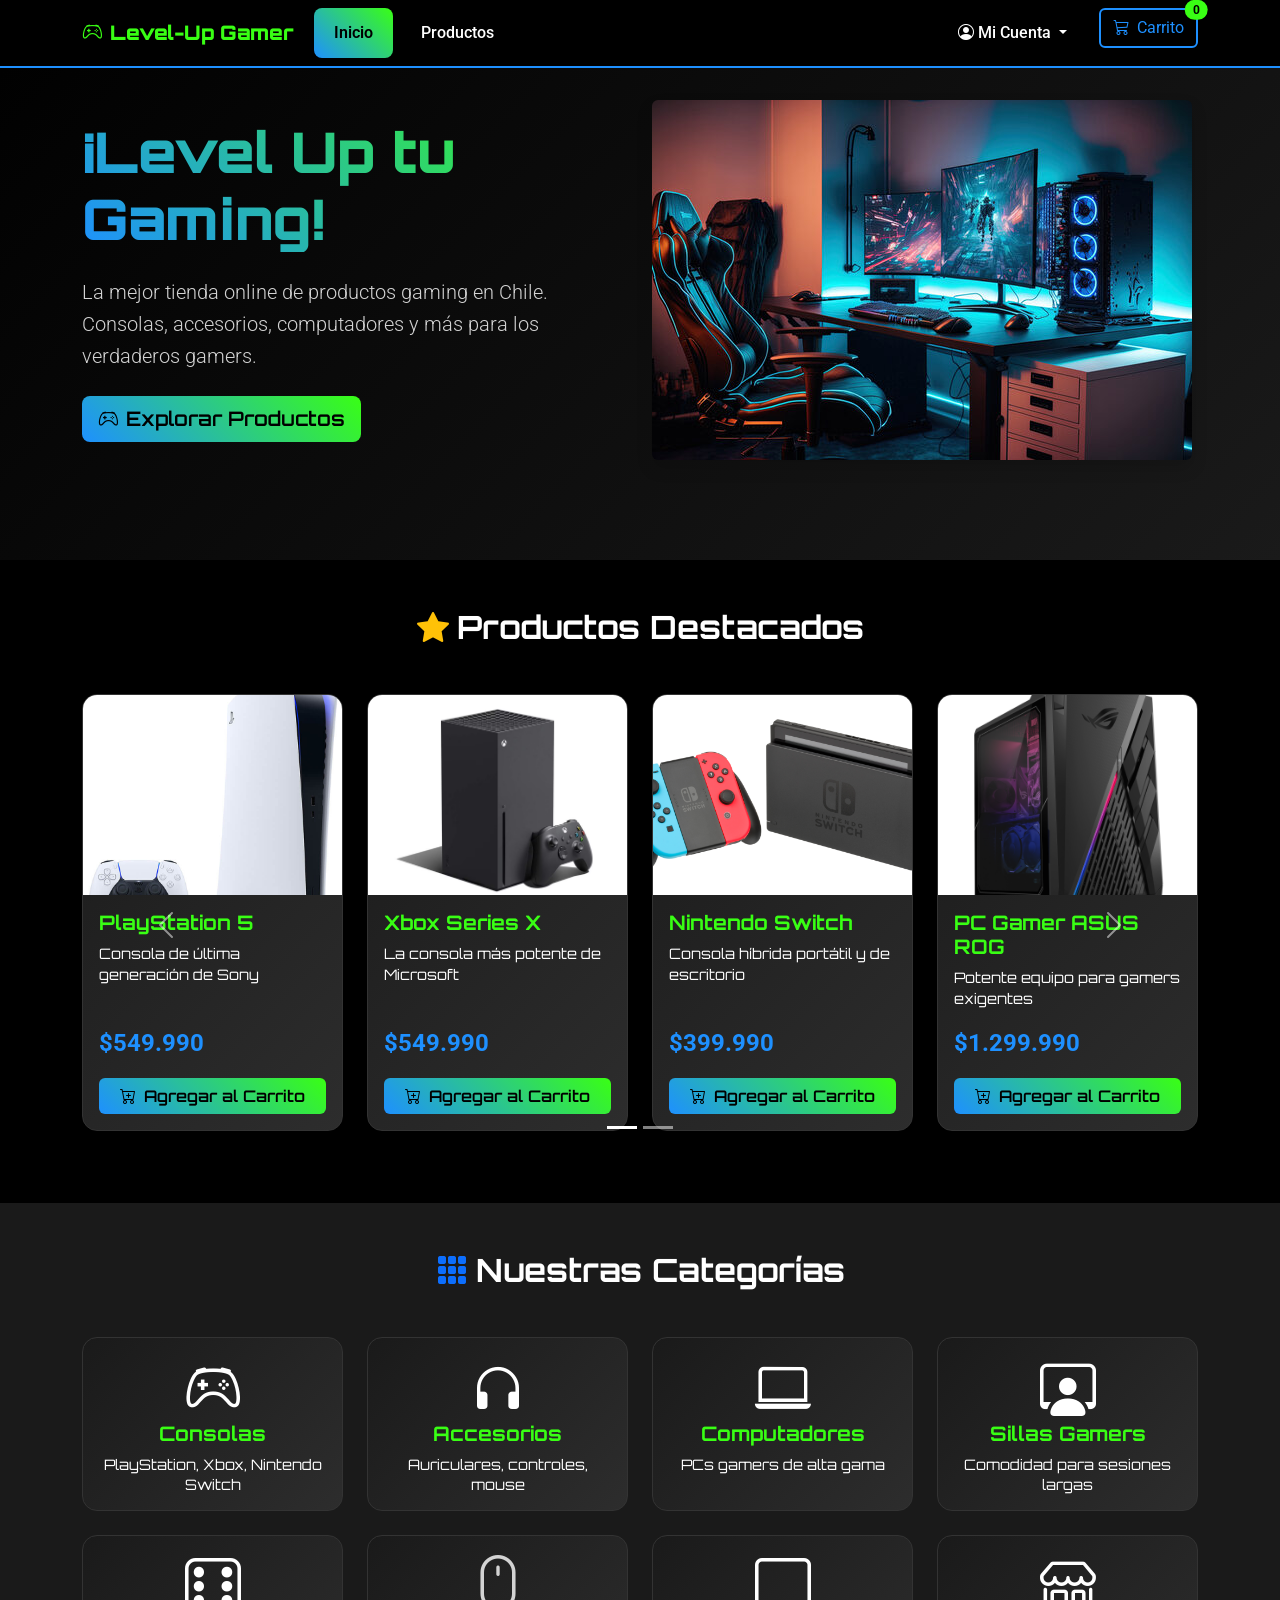
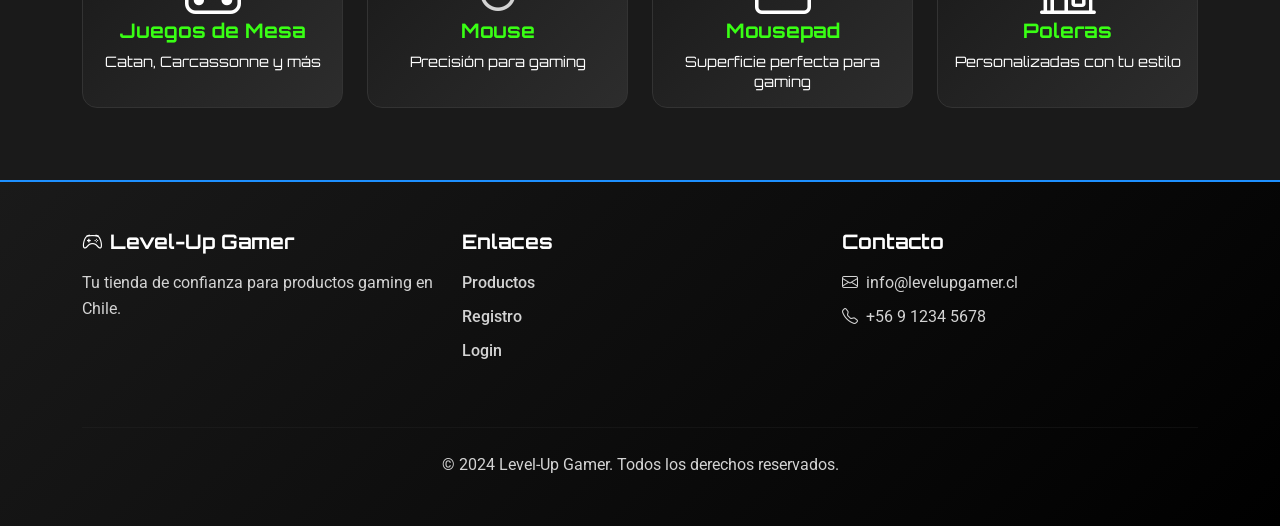
==== Html/index.html @ 59230ce4 "feat: Implementación completa de Level-Up Gamer - Tienda online gaming - ✅ Página principal (index.h" ====
<!DOCTYPE html>
<html lang="es">
<head>
    <meta charset="UTF-8">
    <meta name="viewport" content="width=device-width, initial-scale=1.0">
    <title>Level-Up Gamer - Tu Tienda Gaming</title>
    
    <!-- Favicon -->
    <link rel="icon" href="data:image/svg+xml,<svg xmlns='http://www.w3.org/2000/svg' viewBox='0 0 100 100'><text y='.9em' font-size='90'>🎮</text></svg>">
    
    <!-- Bootstrap 5 CSS -->
    <link href="https://cdn.jsdelivr.net/npm/bootstrap@5.3.0/dist/css/bootstrap.min.css" rel="stylesheet">
    <!-- Bootstrap Icons -->
    <link rel="stylesheet" href="https://cdn.jsdelivr.net/npm/bootstrap-icons@1.10.0/font/bootstrap-icons.css">
    <!-- Custom CSS -->
    <link rel="stylesheet" href="../Css/style.css">
</head>
<body>
    <!-- Navbar -->
    <nav class="navbar navbar-expand-lg navbar-dark navbar-custom fixed-top">
        <div class="container">
            <a class="navbar-brand" href="index.html">
                <i class="bi bi-controller me-2"></i>Level-Up Gamer
            </a>
            
            <button class="navbar-toggler" type="button" data-bs-toggle="collapse" data-bs-target="#navbarNav">
                <span class="navbar-toggler-icon"></span>
            </button>
            
            <div class="collapse navbar-collapse" id="navbarNav">
                <ul class="navbar-nav me-auto">
                    <li class="nav-item">
                        <a class="nav-link active" href="index.html">Inicio</a>
                    </li>
                    <li class="nav-item">
                        <a class="nav-link" href="productos.html">Productos</a>
                    </li>
                </ul>
                
                <ul class="navbar-nav">
                    <li class="nav-item dropdown me-2">
                        <a class="nav-link dropdown-toggle text-white" href="#" id="authDropdown" role="button" data-bs-toggle="dropdown">
                            <i class="bi bi-person-circle me-1"></i>Mi Cuenta
                        </a>
                        <ul class="dropdown-menu dropdown-menu-dark">
                            <li><a class="dropdown-item text-white" href="login.html"><i class="bi bi-box-arrow-in-right me-2"></i>Login</a></li>
                            <li><a class="dropdown-item text-white" href="registro.html"><i class="bi bi-person-plus me-2"></i>Registro</a></li>
                        </ul>
                    </li>
                    <li class="nav-item">
                        <button class="btn btn-outline-gamer position-relative" data-bs-toggle="modal" data-bs-target="#cartModal">
                            <i class="bi bi-cart3 me-2"></i>Carrito
                            <span class="position-absolute top-0 start-100 translate-middle badge rounded-pill cart-badge" id="cartCount">0</span>
                        </button>
                    </li>
                </ul>
            </div>
        </div>
    </nav>

    <!-- Hero Section -->
    <section class="hero-section">
        <div class="container">
            <div class="row align-items-center">
                <div class="col-lg-6">
                    <h1 class="hero-title mb-4">¡Level Up tu Gaming!</h1>
                    <p class="lead text-secondary mb-4">La mejor tienda online de productos gaming en Chile. Consolas, accesorios, computadores y más para los verdaderos gamers.</p>
                    <a href="productos.html" class="btn btn-gamer btn-lg">
                        <i class="bi bi-controller me-2"></i>Explorar Productos
                    </a>
                </div>
                <div class="col-lg-6">
                    <img src="../img/setup-gamer.jpg" alt="Gaming Setup" class="img-fluid rounded shadow">
                </div>
            </div>
        </div>
    </section>

    <!-- Productos Destacados -->
    <section class="py-5">
        <div class="container">
            <h2 class="text-center mb-5">
                <i class="bi bi-star-fill text-warning me-2"></i>Productos Destacados
            </h2>
            
            <!-- Carrusel de Productos -->
            <div id="productsCarousel" class="carousel slide" data-bs-ride="carousel" data-bs-interval="4000">
                <div class="carousel-inner">
                    <!-- Slide 1 -->
                    <div class="carousel-item active">
                        <div class="row">
                            <div class="col-lg-3 col-md-6 mb-4">
                                <div class="card product-card h-100">
                                    <img src="../img/playstation5.jpg" class="card-img-top" alt="PlayStation 5" style="height: 200px; object-fit: cover;">
                                    <div class="card-body d-flex flex-column">
                                        <h5 class="card-title">PlayStation 5</h5>
                                        <p class="card-text">Consola de última generación de Sony</p>
                                        <div class="mt-auto">
                                            <div class="product-price mb-3">$549.990</div>
                                            <button class="btn btn-gamer w-100" onclick="addToCart('CO001', 'PlayStation 5', 549990, '../img/playstation5.jpg', 'Consolas')">
                                                <i class="bi bi-cart-plus me-2"></i>Agregar al Carrito
                                            </button>
                                        </div>
                                    </div>
                                </div>
                            </div>
                            
                            <div class="col-lg-3 col-md-6 mb-4">
                                <div class="card product-card h-100">
                                    <img src="../img/xboxseriesx.jpg" class="card-img-top" alt="Xbox Series X" style="height: 200px; object-fit: cover;">
                                    <div class="card-body d-flex flex-column">
                                        <h5 class="card-title">Xbox Series X</h5>
                                        <p class="card-text">La consola más potente de Microsoft</p>
                                        <div class="mt-auto">
                                            <div class="product-price mb-3">$549.990</div>
                                            <button class="btn btn-gamer w-100" onclick="addToCart('CO002', 'Xbox Series X', 549990, '../img/xboxseriesx.jpg', 'Consolas')">
                                                <i class="bi bi-cart-plus me-2"></i>Agregar al Carrito
                                            </button>
                                        </div>
                                    </div>
                                </div>
                            </div>
                            
                            <div class="col-lg-3 col-md-6 mb-4">
                                <div class="card product-card h-100">
                                    <img src="../img/nitendo-switch.jpg" class="card-img-top" alt="Nintendo Switch" style="height: 200px; object-fit: cover;">
                                    <div class="card-body d-flex flex-column">
                                        <h5 class="card-title">Nintendo Switch</h5>
                                        <p class="card-text">Consola híbrida portátil y de escritorio</p>
                                        <div class="mt-auto">
                                            <div class="product-price mb-3">$399.990</div>
                                            <button class="btn btn-gamer w-100" onclick="addToCart('CO003', 'Nintendo Switch', 399990, '../img/nitendo-switch.jpg', 'Consolas')">
                                                <i class="bi bi-cart-plus me-2"></i>Agregar al Carrito
                                            </button>
                                        </div>
                                    </div>
                                </div>
                            </div>
                            
                            <div class="col-lg-3 col-md-6 mb-4">
                                <div class="card product-card h-100">
                                    <img src="../img/rogstrix.jpg" class="card-img-top" alt="PC Gamer" style="height: 200px; object-fit: cover;">
                                    <div class="card-body d-flex flex-column">
                                        <h5 class="card-title">PC Gamer ASUS ROG</h5>
                                        <p class="card-text">Potente equipo para gamers exigentes</p>
                                        <div class="mt-auto">
                                            <div class="product-price mb-3">$1.299.990</div>
                                            <button class="btn btn-gamer w-100" onclick="addToCart('CG001', 'PC Gamer ASUS ROG', 1299990, '../img/rogstrix.jpg', 'Computadores Gamers')">
                                                <i class="bi bi-cart-plus me-2"></i>Agregar al Carrito
                                            </button>
                                        </div>
                                    </div>
                                </div>
                            </div>
                        </div>
                    </div>
                    
                    <!-- Slide 2 -->
                    <div class="carousel-item">
                        <div class="row">
                            <div class="col-lg-3 col-md-6 mb-4">
                                <div class="card product-card h-100">
                                    <img src="../img/hyperx_cloud.jpg" class="card-img-top" alt="Auriculares Gaming" style="height: 200px; object-fit: cover;">
                                    <div class="card-body d-flex flex-column">
                                        <h5 class="card-title">Auriculares HyperX Cloud II</h5>
                                        <p class="card-text">Sonido envolvente de calidad profesional</p>
                                        <div class="mt-auto">
                                            <div class="product-price mb-3">$79.990</div>
                                            <button class="btn btn-gamer w-100" onclick="addToCart('AC002', 'Auriculares HyperX Cloud II', 79990, '../img/hyperx_cloud.jpg', 'Accesorios')">
                                                <i class="bi bi-cart-plus me-2"></i>Agregar al Carrito
                                            </button>
                                        </div>
                                    </div>
                                </div>
                            </div>
                            
                            <div class="col-lg-3 col-md-6 mb-4">
                                <div class="card product-card h-100">
                                    <img src="../img/sillagamersecretlab.jpg" class="card-img-top" alt="Silla Gamer" style="height: 200px; object-fit: cover;">
                                    <div class="card-body d-flex flex-column">
                                        <h5 class="card-title">Silla Gamer Secretlab Titan</h5>
                                        <p class="card-text">Máximo confort para sesiones largas</p>
                                        <div class="mt-auto">
                                            <div class="product-price mb-3">$349.990</div>
                                            <button class="btn btn-gamer w-100" onclick="addToCart('SG001', 'Silla Gamer Secretlab Titan', 349990, '../img/sillagamersecretlab.jpg', 'Sillas Gamers')">
                                                <i class="bi bi-cart-plus me-2"></i>Agregar al Carrito
                                            </button>
                                        </div>
                                    </div>
                                </div>
                            </div>
                            
                            <div class="col-lg-3 col-md-6 mb-4">
                                <div class="card product-card h-100">
                                    <img src="../img/g502-heroe.jpg" class="card-img-top" alt="Mouse Gaming" style="height: 200px; object-fit: cover;">
                                    <div class="card-body d-flex flex-column">
                                        <h5 class="card-title">Mouse Logitech G502 HERO</h5>
                                        <p class="card-text">Precisión y personalización para gamers</p>
                                        <div class="mt-auto">
                                            <div class="product-price mb-3">$49.990</div>
                                            <button class="btn btn-gamer w-100" onclick="addToCart('MS001', 'Mouse Logitech G502 HERO', 49990, '../img/g502-heroe.jpg', 'Mouse')">
                                                <i class="bi bi-cart-plus me-2"></i>Agregar al Carrito
                                            </button>
                                        </div>
                                    </div>
                                </div>
                            </div>
                            
                            <div class="col-lg-3 col-md-6 mb-4">
                                <div class="card product-card h-100">
                                    <img src="../img/rogstrix.jpg" class="card-img-top" alt="PC Gamer" style="height: 200px; object-fit: cover;">
                                    <div class="card-body d-flex flex-column">
                                        <h5 class="card-title">PC Gamer ASUS ROG Strix</h5>
                                        <p class="card-text">Potente equipo para gamers exigentes</p>
                                        <div class="mt-auto">
                                            <div class="product-price mb-3">$1.299.990</div>
                                            <button class="btn btn-gamer w-100" onclick="addToCart('CG001', 'PC Gamer ASUS ROG Strix', 1299990, '../img/rogstrix.jpg', 'Computadores Gamers')">
                                                <i class="bi bi-cart-plus me-2"></i>Agregar al Carrito
                                            </button>
                                        </div>
                                    </div>
                                </div>
                            </div>
                        </div>
                    </div>
                </div>
                
                <!-- Controles del carrusel -->
                <button class="carousel-control-prev" type="button" data-bs-target="#productsCarousel" data-bs-slide="prev">
                    <span class="carousel-control-prev-icon" aria-hidden="true"></span>
                    <span class="visually-hidden">Anterior</span>
                </button>
                <button class="carousel-control-next" type="button" data-bs-target="#productsCarousel" data-bs-slide="next">
                    <span class="carousel-control-next-icon" aria-hidden="true"></span>
                    <span class="visually-hidden">Siguiente</span>
                </button>
                
                <!-- Indicadores -->
                <div class="carousel-indicators">
                    <button type="button" data-bs-target="#productsCarousel" data-bs-slide-to="0" class="active"></button>
                    <button type="button" data-bs-target="#productsCarousel" data-bs-slide-to="1"></button>
                </div>
            </div>
        </div>
    </section>

    <!-- Categorías -->
    <section class="py-5" style="background: #1a1a1a;">
        <div class="container">
            <h2 class="text-center mb-5">
                <i class="bi bi-grid-3x3-gap-fill text-primary me-2"></i>Nuestras Categorías
            </h2>
            
            <div class="row">
                <div class="col-lg-3 col-md-4 col-sm-6 mb-4">
                    <div class="card product-card text-center h-100 category-card" onclick="filterByCategory('Consolas')" style="cursor: pointer;">
                        <div class="card-body">
                            <i class="bi bi-controller display-4 text-primary mb-3"></i>
                            <h5 class="card-title">Consolas</h5>
                            <p class="card-text">PlayStation, Xbox, Nintendo Switch</p>
                        </div>
                    </div>
                </div>
                
                <div class="col-lg-3 col-md-4 col-sm-6 mb-4">
                    <div class="card product-card text-center h-100 category-card" onclick="filterByCategory('Accesorios')" style="cursor: pointer;">
                        <div class="card-body">
                            <i class="bi bi-headphones display-4 text-success mb-3"></i>
                            <h5 class="card-title">Accesorios</h5>
                            <p class="card-text">Auriculares, controles, mouse</p>
                        </div>
                    </div>
                </div>
                
                <div class="col-lg-3 col-md-4 col-sm-6 mb-4">
                    <div class="card product-card text-center h-100 category-card" onclick="filterByCategory('Computadores Gamers')" style="cursor: pointer;">
                        <div class="card-body">
                            <i class="bi bi-laptop display-4 text-warning mb-3"></i>
                            <h5 class="card-title">Computadores</h5>
                            <p class="card-text">PCs gamers de alta gama</p>
                        </div>
                    </div>
                </div>
                
                <div class="col-lg-3 col-md-4 col-sm-6 mb-4">
                    <div class="card product-card text-center h-100 category-card" onclick="filterByCategory('Sillas Gamers')" style="cursor: pointer;">
                        <div class="card-body">
                            <i class="bi bi-person-workspace display-4 text-info mb-3"></i>
                            <h5 class="card-title">Sillas Gamers</h5>
                            <p class="card-text">Comodidad para sesiones largas</p>
                        </div>
                    </div>
                </div>
                
                <div class="col-lg-3 col-md-4 col-sm-6 mb-4">
                    <div class="card product-card text-center h-100 category-card" onclick="filterByCategory('Juegos de Mesa')" style="cursor: pointer;">
                        <div class="card-body">
                            <i class="bi bi-dice-6 display-4 text-danger mb-3"></i>
                            <h5 class="card-title">Juegos de Mesa</h5>
                            <p class="card-text">Catan, Carcassonne y más</p>
                        </div>
                    </div>
                </div>
                
                <div class="col-lg-3 col-md-4 col-sm-6 mb-4">
                    <div class="card product-card text-center h-100 category-card" onclick="filterByCategory('Mouse')" style="cursor: pointer;">
                        <div class="card-body">
                            <i class="bi bi-mouse display-4 text-secondary mb-3"></i>
                            <h5 class="card-title">Mouse</h5>
                            <p class="card-text">Precisión para gaming</p>
                        </div>
                    </div>
                </div>
                
                <div class="col-lg-3 col-md-4 col-sm-6 mb-4">
                    <div class="card product-card text-center h-100 category-card" onclick="filterByCategory('Mousepad')" style="cursor: pointer;">
                        <div class="card-body">
                            <i class="bi bi-square display-4 text-light mb-3"></i>
                            <h5 class="card-title">Mousepad</h5>
                            <p class="card-text">Superficie perfecta para gaming</p>
                        </div>
                    </div>
                </div>
                
                <div class="col-lg-3 col-md-4 col-sm-6 mb-4">
                    <div class="card product-card text-center h-100 category-card" onclick="filterByCategory('Poleras Personalizadas')" style="cursor: pointer;">
                        <div class="card-body">
                            <i class="bi bi-shop display-4 text-primary mb-3"></i>
                            <h5 class="card-title">Poleras</h5>
                            <p class="card-text">Personalizadas con tu estilo</p>
                        </div>
                    </div>
                </div>
            </div>
        </div>
    </section>

    <!-- Footer -->
    <footer class="footer-custom py-5">
        <div class="container">
            <div class="row">
                <div class="col-lg-4 mb-4">
                    <h5 class="fw-bold mb-3">
                        <i class="bi bi-controller me-2"></i>Level-Up Gamer
                    </h5>
                    <p class="text-secondary">Tu tienda de confianza para productos gaming en Chile.</p>
                </div>
                <div class="col-lg-4 mb-4">
                    <h5 class="fw-bold mb-3">Enlaces</h5>
                    <ul class="list-unstyled">
                        <li class="mb-2"><a href="productos.html" class="text-secondary text-decoration-none">Productos</a></li>
                        <li class="mb-2"><a href="registro.html" class="text-secondary text-decoration-none">Registro</a></li>
                        <li class="mb-2"><a href="login.html" class="text-secondary text-decoration-none">Login</a></li>
                    </ul>
                </div>
                <div class="col-lg-4 mb-4">
                    <h5 class="fw-bold mb-3">Contacto</h5>
                    <p class="text-secondary mb-2">
                        <i class="bi bi-envelope me-2"></i>info@levelupgamer.cl
                    </p>
                    <p class="text-secondary">
                        <i class="bi bi-telephone me-2"></i>+56 9 1234 5678
                    </p>
                </div>
            </div>
            <hr class="my-4" style="border-color: #333;">
            <div class="row">
                <div class="col-12 text-center">
                    <p class="text-secondary mb-0">&copy; 2024 Level-Up Gamer. Todos los derechos reservados.</p>
                </div>
            </div>
        </div>
    </footer>

    <!-- Cart Modal -->
    <div class="modal fade" id="cartModal" tabindex="-1">
        <div class="modal-dialog modal-lg">
            <div class="modal-content" style="background: #1a1a1a; color: white;">
                <div class="modal-header border-secondary">
                    <h5 class="modal-title">
                        <i class="bi bi-cart3 me-2"></i>Carrito de Compras
                    </h5>
                    <button type="button" class="btn-close btn-close-white" data-bs-dismiss="modal"></button>
                </div>
                <div class="modal-body">
                    <div id="cartContent">
                        <!-- Los items del carrito se cargarán dinámicamente -->
                    </div>
                </div>
            </div>
        </div>
    </div>

    <!-- Bootstrap 5 JS -->
    <script src="https://cdn.jsdelivr.net/npm/bootstrap@5.3.0/dist/js/bootstrap.bundle.min.js"></script>
    <!-- Custom JS -->
    <script src="../js/cart.js"></script>
    
    <script>
        // Función para filtrar por categoría
        function filterByCategory(category) {
            // Redirigir a la página de productos con filtro
            window.location.href = `productos.html?category=${encodeURIComponent(category)}`;
        }
        
        // Agregar estilos para las categorías
        document.addEventListener('DOMContentLoaded', function() {
            const categoryCards = document.querySelectorAll('.category-card');
            categoryCards.forEach(card => {
                card.addEventListener('mouseenter', function() {
                    this.style.transform = 'translateY(-5px)';
                    this.style.boxShadow = '0 10px 25px rgba(30, 144, 255, 0.3)';
                });
                
                card.addEventListener('mouseleave', function() {
                    this.style.transform = 'translateY(0)';
                    this.style.boxShadow = '0 5px 15px rgba(0, 0, 0, 0.3)';
                });
            });
        });
    </script>
</body>
</html>
---- Css/style.css ----
/* Level-Up Gamer - Estilos Personalizados */

/* Importar fuentes de Google */
@import url('https://fonts.googleapis.com/css2?family=Roboto:wght@300;400;500;700&family=Orbitron:wght@400;700;900&display=swap');

/* Variables de colores */
:root {
    --bg-primary: #000000;
    --accent-blue: #1E90FF;
    --accent-green: #39FF14;
    --text-primary: #FFFFFF;
    --text-secondary: #D3D3D3;
    --font-main: 'Roboto', sans-serif;
    --font-heading: 'Orbitron', sans-serif;
}

/* Estilos generales */
body {
    font-family: var(--font-main);
    background-color: var(--bg-primary);
    color: var(--text-primary);
    line-height: 1.6;
}

/* Títulos con fuente Orbitron */
h1, h2, h3, h4, h5, h6 {
    font-family: var(--font-heading);
    font-weight: 700;
}

/* Navbar personalizada */
.navbar-custom {
    background-color: var(--bg-primary) !important;
    border-bottom: 2px solid var(--accent-blue);
}

.navbar-brand {
    font-family: var(--font-heading);
    font-weight: 900;
    color: var(--accent-green) !important;
}

.nav-link {
    color: var(--text-primary) !important;
    transition: all 0.3s ease;
    padding: 0.75rem 1.25rem !important;
    border-radius: 8px;
    margin: 0 0.25rem;
    font-weight: 500;
}

.nav-link:hover {
    color: var(--accent-blue) !important;
    background: rgba(30, 144, 255, 0.1);
    transform: translateY(-2px);
}

.nav-link.active {
    background: linear-gradient(45deg, var(--accent-blue), var(--accent-green));
    color: var(--bg-primary) !important;
    font-weight: 600;
}

/* Botones personalizados */
.btn-gamer {
    background: linear-gradient(45deg, var(--accent-blue), var(--accent-green));
    border: none;
    color: var(--bg-primary);
    font-weight: 500;
    transition: transform 0.3s ease;
}

.btn-gamer:hover {
    transform: translateY(-2px);
    color: var(--bg-primary);
}

.btn-outline-gamer {
    border: 2px solid var(--accent-blue);
    color: var(--accent-blue);
    background: transparent;
}

.btn-outline-gamer:hover {
    background: var(--accent-blue);
    color: var(--bg-primary);
}

/* Cards de productos */
.product-card {
    background: linear-gradient(135deg, #1a1a1a, #2d2d2d);
    border: 1px solid #333;
    border-radius: 15px;
    transition: transform 0.3s ease, box-shadow 0.3s ease;
    overflow: hidden;
}

.product-card:hover {
    transform: translateY(-5px);
    box-shadow: 0 10px 25px rgba(30, 144, 255, 0.3);
    border-color: var(--accent-blue);
}

.product-card .card-body {
    background: transparent;
}

.product-card .card-title {
    color: var(--accent-green);
    font-family: var(--font-heading);
}

.product-card .card-text {
    color: var(--text-primary);
    font-family: var(--font-heading);
    font-weight: 400;
    font-size: 0.9rem;
    line-height: 1.4;
}

.product-price {
    color: var(--accent-blue);
    font-size: 1.5rem;
    font-weight: 700;
}

/* Hero section */
.hero-section {
    background: linear-gradient(135deg, var(--bg-primary), #1a1a1a);
    padding: 100px 0;
}

.hero-title {
    font-size: 3.5rem;
    font-weight: 900;
    background: linear-gradient(45deg, var(--accent-blue), var(--accent-green));
    -webkit-background-clip: text;
    -webkit-text-fill-color: transparent;
    background-clip: text;
}

/* Carrito de compras */
.cart-badge {
    background: var(--accent-green) !important;
    color: var(--bg-primary) !important;
}

/* Footer */
.footer-custom {
    background: linear-gradient(135deg, #1a1a1a, var(--bg-primary));
    border-top: 2px solid var(--accent-blue);
}

/* Categorías */
.category-card .card-text {
    color: var(--text-primary);
}

/* Formularios */
.form-label {
    color: var(--text-primary) !important;
    font-family: var(--font-heading);
    font-weight: 500;
    font-size: 0.95rem;
}

.form-control {
    background-color: #2d2d2d !important;
    border: 1px solid #555 !important;
    color: var(--text-primary) !important;
    font-family: var(--font-main);
}

.form-control:focus {
    background-color: #2d2d2d !important;
    border-color: var(--accent-blue) !important;
    color: var(--text-primary) !important;
    box-shadow: 0 0 0 0.2rem rgba(30, 144, 255, 0.25) !important;
}

.form-text {
    color: var(--accent-green) !important;
    font-family: var(--font-main);
    font-size: 0.85rem;
}

.form-check-label {
    color: var(--text-primary) !important;
    font-family: var(--font-main);
}

.card-title {
    color: var(--accent-green) !important;
    font-family: var(--font-heading);
    font-weight: 700;
}

/* Títulos de formularios */
h2 {
    color: #FFFFFF !important;
    font-family: var(--font-heading);
    font-weight: 700;
    font-size: 2rem;
}

/* Títulos de secciones */
.display-4, .display-5, .display-6 {
    color: var(--text-primary) !important;
    font-family: var(--font-heading);
}

/* Texto de enlaces y botones */
.text-decoration-none {
    color: var(--accent-blue) !important;
    font-family: var(--font-main);
    font-weight: 500;
}

.text-decoration-none:hover {
    color: var(--accent-green) !important;
}

/* Placeholder text */
.form-control::placeholder {
    color: #888 !important;
    font-family: var(--font-main);
}

/* Botones de formulario */
.btn-gamer {
    font-family: var(--font-heading) !important;
    font-weight: 600 !important;
}

/* Texto del footer */
.text-secondary {
    color: var(--text-secondary) !important;
    font-family: var(--font-main);
}

/* Responsive */
@media (max-width: 768px) {
    .hero-title {
        font-size: 2.5rem;
    }
}
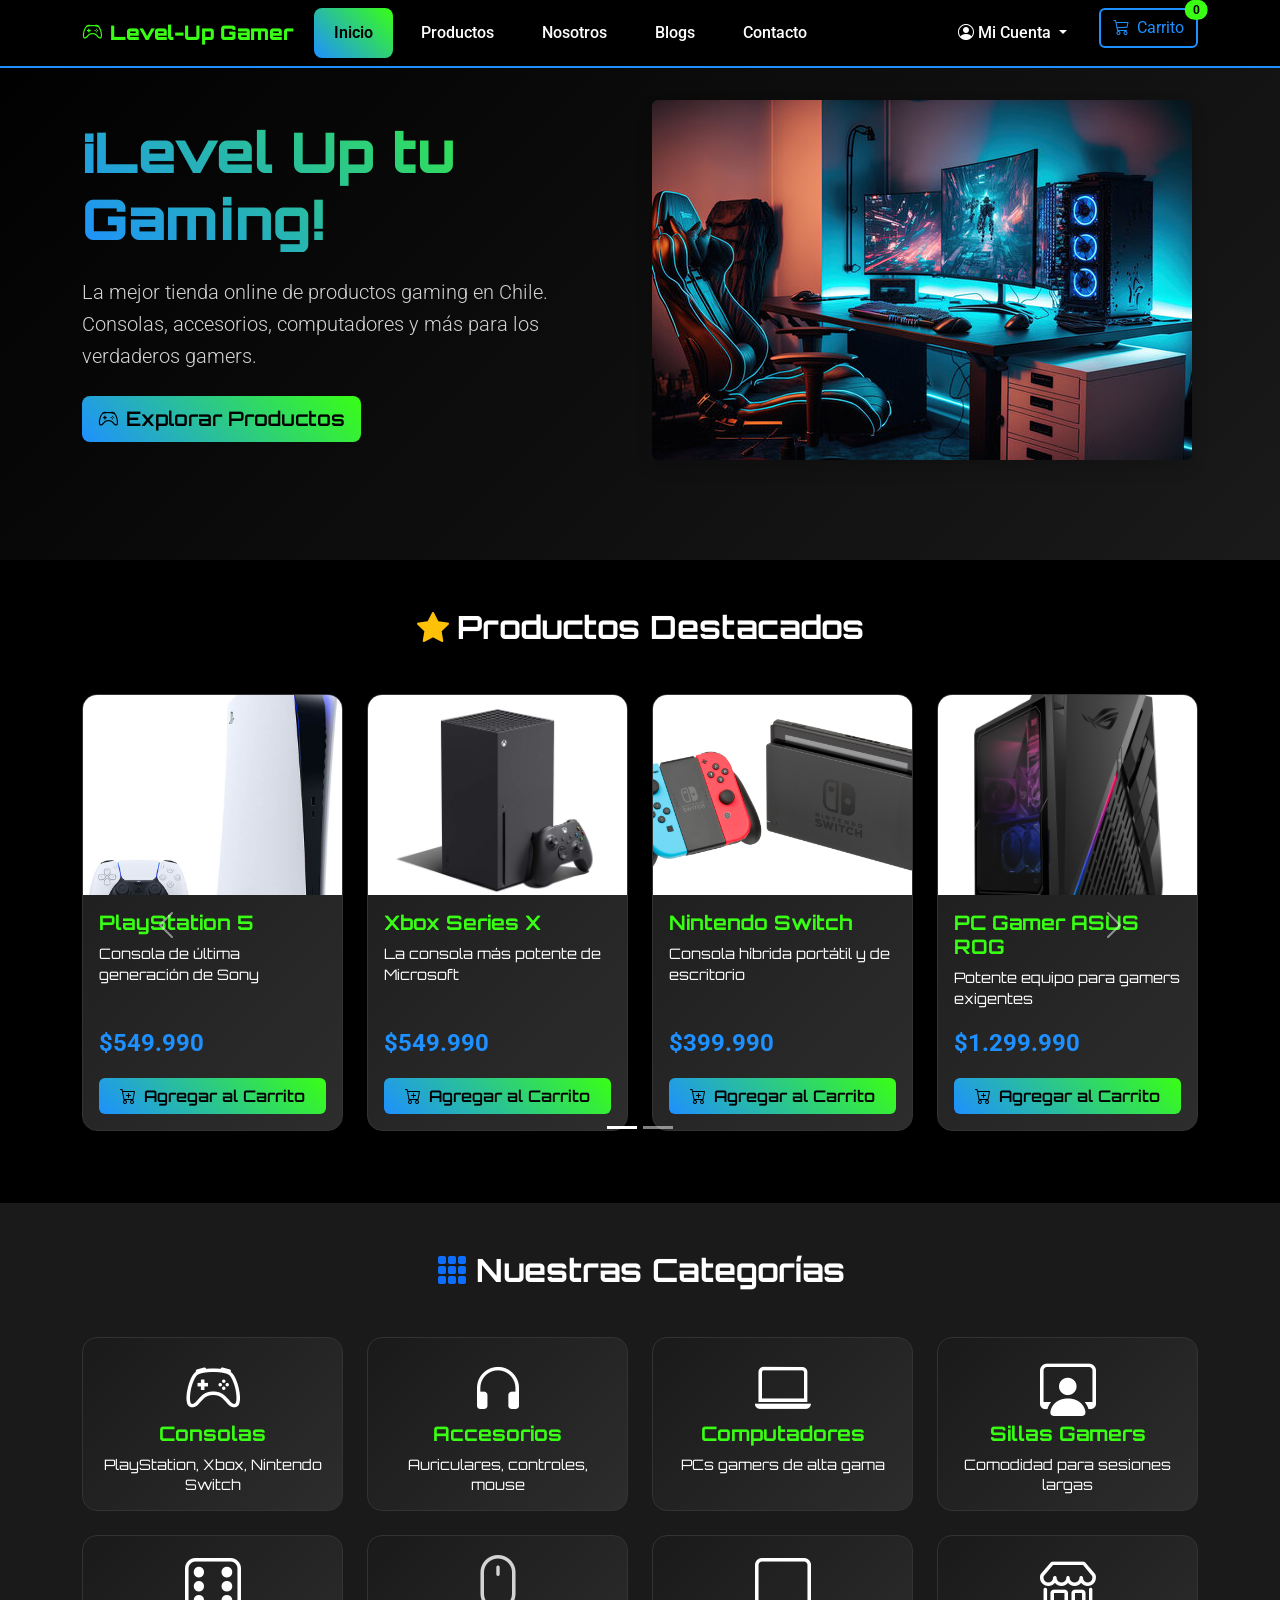
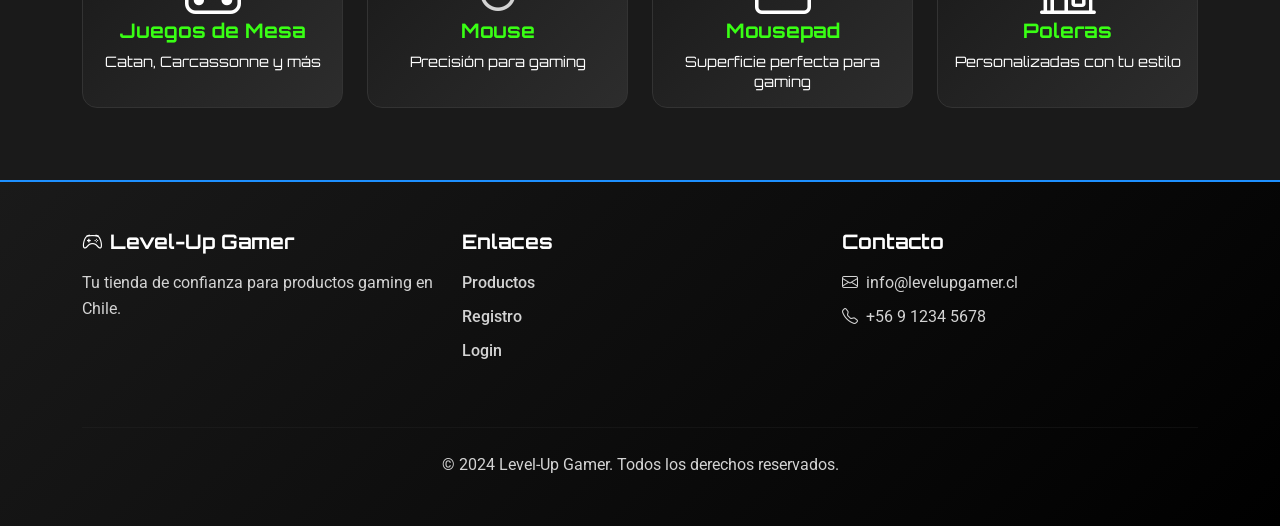
==== commit 3abcfbbd: "feat: Agregar páginas Nosotros, Blogs, Contacto y Detalle de Producto - ✅ Página Nosotros: Informaci" ====
--- a/Html/index.html
+++ b/Html/index.html
@@ -35,6 +35,15 @@
                     <li class="nav-item">
                         <a class="nav-link" href="productos.html">Productos</a>
                     </li>
+                    <li class="nav-item">
+                        <a class="nav-link" href="nosotros.html">Nosotros</a>
+                    </li>
+                    <li class="nav-item">
+                        <a class="nav-link" href="blogs.html">Blogs</a>
+                    </li>
+                    <li class="nav-item">
+                        <a class="nav-link" href="contacto.html">Contacto</a>
+                    </li>
                 </ul>
                 
                 <ul class="navbar-nav">
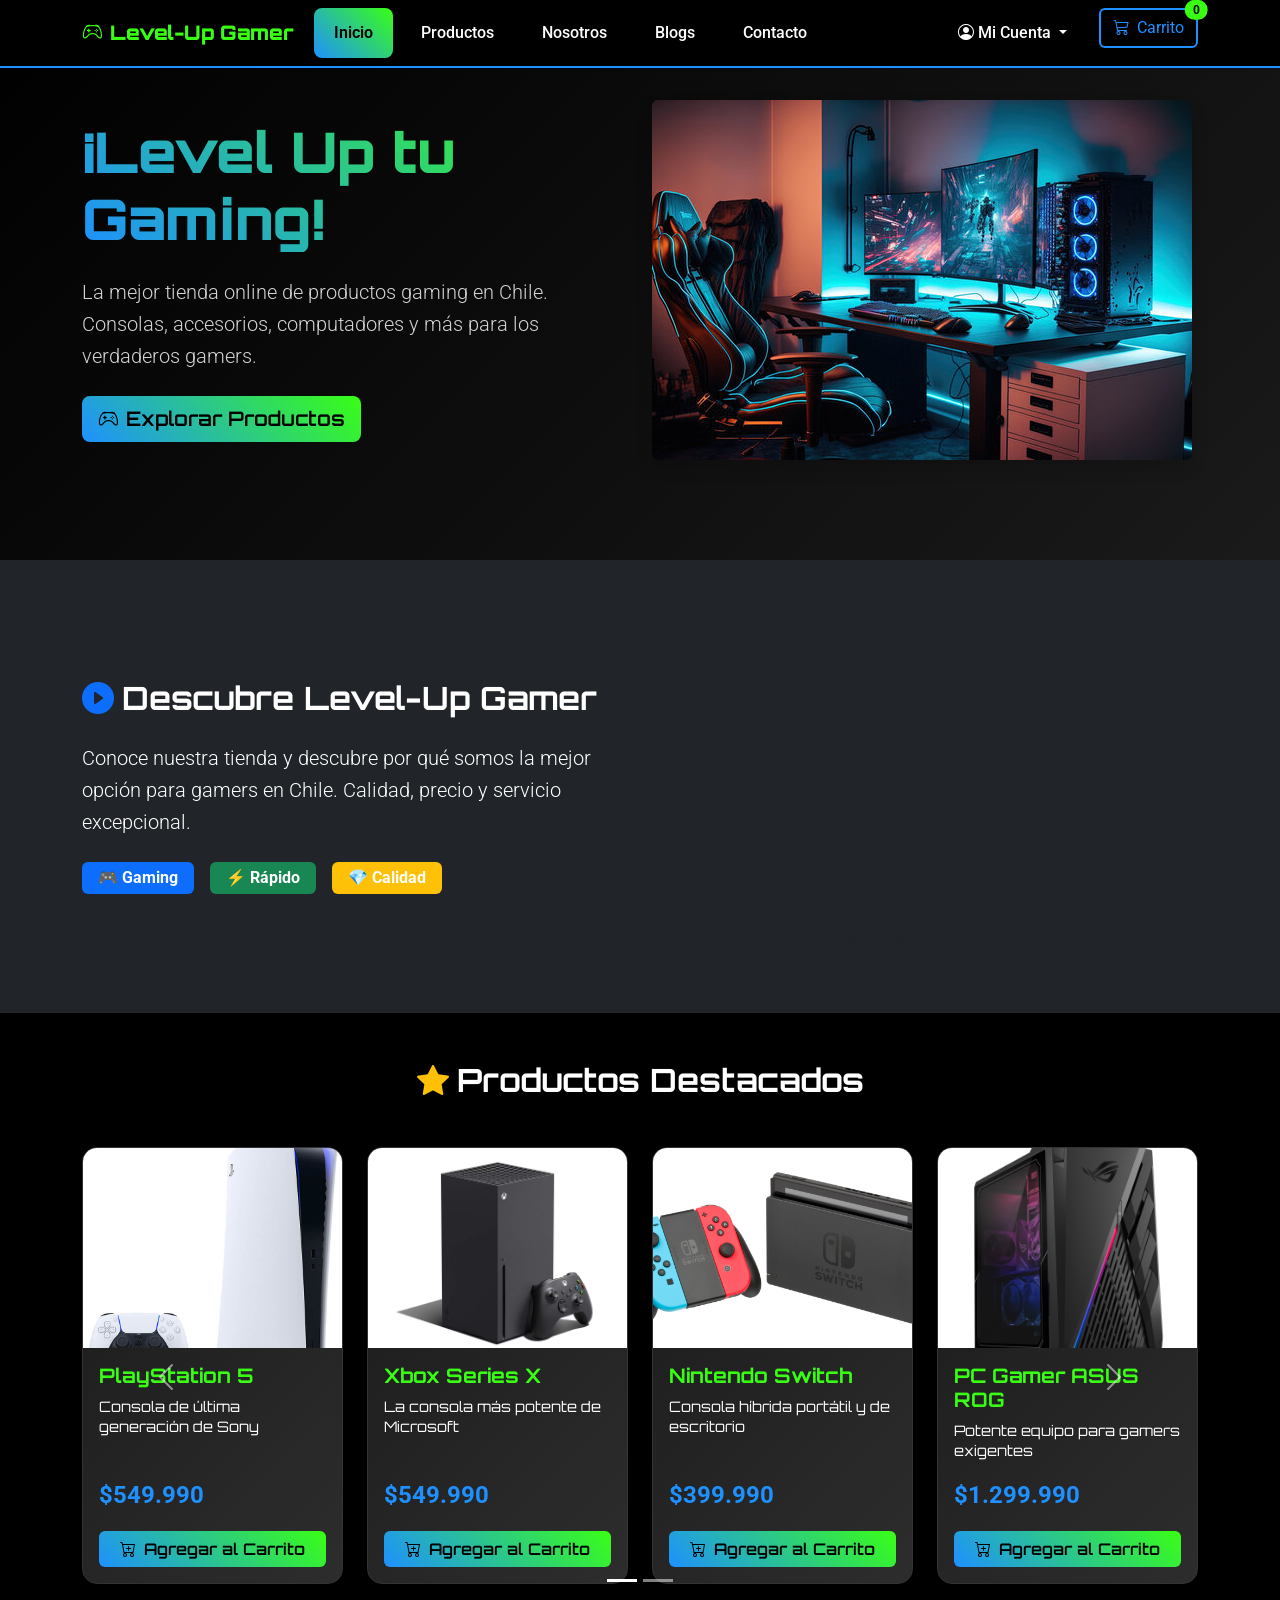
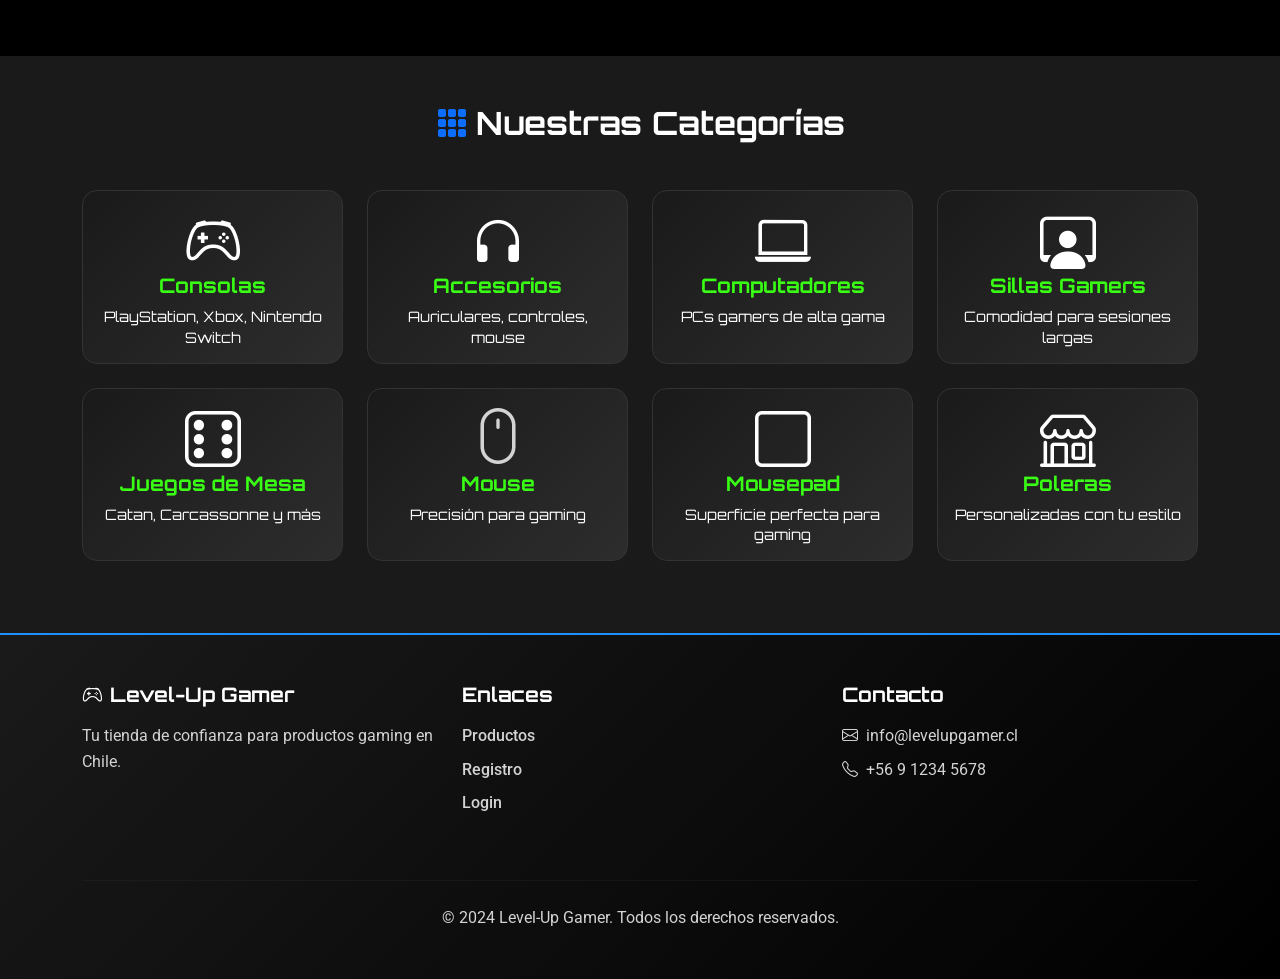
==== commit d4dbc459: "Subiendo proyecto Web Java + HTML/CSS" ====
--- a/Html/index.html
+++ b/Html/index.html
@@ -1,13 +1,15 @@
 <!DOCTYPE html>
 <html lang="es">
+
 <head>
     <meta charset="UTF-8">
     <meta name="viewport" content="width=device-width, initial-scale=1.0">
     <title>Level-Up Gamer - Tu Tienda Gaming</title>
-    
+
     <!-- Favicon -->
-    <link rel="icon" href="data:image/svg+xml,<svg xmlns='http://www.w3.org/2000/svg' viewBox='0 0 100 100'><text y='.9em' font-size='90'>🎮</text></svg>">
-    
+    <link rel="icon"
+        href="data:image/svg+xml,<svg xmlns='http://www.w3.org/2000/svg' viewBox='0 0 100 100'><text y='.9em' font-size='90'>🎮</text></svg>">
+
     <!-- Bootstrap 5 CSS -->
     <link href="https://cdn.jsdelivr.net/npm/bootstrap@5.3.0/dist/css/bootstrap.min.css" rel="stylesheet">
     <!-- Bootstrap Icons -->
@@ -15,6 +17,7 @@
     <!-- Custom CSS -->
     <link rel="stylesheet" href="../Css/style.css">
 </head>
+
 <body>
     <!-- Navbar -->
     <nav class="navbar navbar-expand-lg navbar-dark navbar-custom fixed-top">
@@ -22,11 +25,11 @@
             <a class="navbar-brand" href="index.html">
                 <i class="bi bi-controller me-2"></i>Level-Up Gamer
             </a>
-            
+
             <button class="navbar-toggler" type="button" data-bs-toggle="collapse" data-bs-target="#navbarNav">
                 <span class="navbar-toggler-icon"></span>
             </button>
-            
+
             <div class="collapse navbar-collapse" id="navbarNav">
                 <ul class="navbar-nav me-auto">
                     <li class="nav-item">
@@ -45,21 +48,32 @@
                         <a class="nav-link" href="contacto.html">Contacto</a>
                     </li>
                 </ul>
-                
+
                 <ul class="navbar-nav">
                     <li class="nav-item dropdown me-2">
-                        <a class="nav-link dropdown-toggle text-white" href="#" id="authDropdown" role="button" data-bs-toggle="dropdown">
+                        <a class="nav-link dropdown-toggle text-white" href="#" id="authDropdown" role="button"
+                            data-bs-toggle="dropdown">
                             <i class="bi bi-person-circle me-1"></i>Mi Cuenta
                         </a>
                         <ul class="dropdown-menu dropdown-menu-dark">
-                            <li><a class="dropdown-item text-white" href="login.html"><i class="bi bi-box-arrow-in-right me-2"></i>Login</a></li>
-                            <li><a class="dropdown-item text-white" href="registro.html"><i class="bi bi-person-plus me-2"></i>Registro</a></li>
+                            <li><a class="dropdown-item text-white" href="login.html"><i
+                                        class="bi bi-box-arrow-in-right me-2"></i>Login</a></li>
+                            <li><a class="dropdown-item text-white" href="registro.html"><i
+                                        class="bi bi-person-plus me-2"></i>Registro</a></li>
+                            <li>
+                                <hr class="dropdown-divider">
+                            </li>
+                            <li><a class="dropdown-item text-warning" href="admin/index.html"><i
+                                        class="bi bi-gear me-2"></i>Panel Administrativo</a></li>
                         </ul>
                     </li>
                     <li class="nav-item">
-                        <button class="btn btn-outline-gamer position-relative" data-bs-toggle="modal" data-bs-target="#cartModal">
+                        <button class="btn btn-outline-gamer position-relative" data-bs-toggle="modal"
+                            data-bs-target="#cartModal">
                             <i class="bi bi-cart3 me-2"></i>Carrito
-                            <span class="position-absolute top-0 start-100 translate-middle badge rounded-pill cart-badge" id="cartCount">0</span>
+                            <span
+                                class="position-absolute top-0 start-100 translate-middle badge rounded-pill cart-badge"
+                                id="cartCount">0</span>
                         </button>
                     </li>
                 </ul>
@@ -73,13 +87,46 @@
             <div class="row align-items-center">
                 <div class="col-lg-6">
                     <h1 class="hero-title mb-4">¡Level Up tu Gaming!</h1>
-                    <p class="lead text-secondary mb-4">La mejor tienda online de productos gaming en Chile. Consolas, accesorios, computadores y más para los verdaderos gamers.</p>
+                    <p class="lead text-secondary mb-4">La mejor tienda online de productos gaming en Chile. Consolas,
+                        accesorios, computadores y más para los verdaderos gamers.</p>
                     <a href="productos.html" class="btn btn-gamer btn-lg">
                         <i class="bi bi-controller me-2"></i>Explorar Productos
                     </a>
                 </div>
                 <div class="col-lg-6">
                     <img src="../img/setup-gamer.jpg" alt="Gaming Setup" class="img-fluid rounded shadow">
+                </div>
+            </div>
+        </div>
+    </section>
+
+    <!-- Video Promocional -->
+    <section class="py-5 bg-dark">
+        <div class="container">
+            <div class="row align-items-center">
+                <div class="col-lg-6">
+                    <h2 class="text-white mb-4">
+                        <i class="bi bi-play-circle-fill text-primary me-2"></i>Descubre Level-Up Gamer
+                    </h2>
+                    <p class="lead text-white mb-4">
+                        Conoce nuestra tienda y descubre por qué somos la mejor opción para gamers en Chile.
+                        Calidad, precio y servicio excepcional.
+                    </p>
+                    <div class="d-flex gap-3">
+                        <span class="badge bg-primary fs-6 px-3 py-2">🎮 Gaming</span>
+                        <span class="badge bg-success fs-6 px-3 py-2">⚡ Rápido</span>
+                        <span class="badge bg-warning fs-6 px-3 py-2">💎 Calidad</span>
+                    </div>
+                </div>
+                <div class="col-lg-6">
+                    <div class="ratio ratio-16x9">
+                        <iframe src="https://www.youtube.com/embed/dQw4w9WgXcQ?si=example"
+                            title="Level-Up Gamer - Video Promocional" allowfullscreen>
+                        </iframe>
+                    </div>
+                    <p class="text-muted text-center mt-2">
+                        <small>Video promocional de Level-Up Gamer</small>
+                    </p>
                 </div>
             </div>
         </div>
@@ -91,7 +138,7 @@
             <h2 class="text-center mb-5">
                 <i class="bi bi-star-fill text-warning me-2"></i>Productos Destacados
             </h2>
-            
+
             <!-- Carrusel de Productos -->
             <div id="productsCarousel" class="carousel slide" data-bs-ride="carousel" data-bs-interval="4000">
                 <div class="carousel-inner">
@@ -100,153 +147,172 @@
                         <div class="row">
                             <div class="col-lg-3 col-md-6 mb-4">
                                 <div class="card product-card h-100">
-                                    <img src="../img/playstation5.jpg" class="card-img-top" alt="PlayStation 5" style="height: 200px; object-fit: cover;">
+                                    <img src="../img/playstation5.jpg" class="card-img-top" alt="PlayStation 5"
+                                        style="height: 200px; object-fit: cover;">
                                     <div class="card-body d-flex flex-column">
                                         <h5 class="card-title">PlayStation 5</h5>
                                         <p class="card-text">Consola de última generación de Sony</p>
                                         <div class="mt-auto">
                                             <div class="product-price mb-3">$549.990</div>
-                                            <button class="btn btn-gamer w-100" onclick="addToCart('CO001', 'PlayStation 5', 549990, '../img/playstation5.jpg', 'Consolas')">
-                                                <i class="bi bi-cart-plus me-2"></i>Agregar al Carrito
-                                            </button>
-                                        </div>
-                                    </div>
-                                </div>
-                            </div>
-                            
-                            <div class="col-lg-3 col-md-6 mb-4">
-                                <div class="card product-card h-100">
-                                    <img src="../img/xboxseriesx.jpg" class="card-img-top" alt="Xbox Series X" style="height: 200px; object-fit: cover;">
+                                            <button class="btn btn-gamer w-100"
+                                                onclick="addToCart('CO001', 'PlayStation 5', 549990, '../img/playstation5.jpg', 'Consolas')">
+                                                <i class="bi bi-cart-plus me-2"></i>Agregar al Carrito
+                                            </button>
+                                        </div>
+                                    </div>
+                                </div>
+                            </div>
+
+                            <div class="col-lg-3 col-md-6 mb-4">
+                                <div class="card product-card h-100">
+                                    <img src="../img/xboxseriesx.jpg" class="card-img-top" alt="Xbox Series X"
+                                        style="height: 200px; object-fit: cover;">
                                     <div class="card-body d-flex flex-column">
                                         <h5 class="card-title">Xbox Series X</h5>
                                         <p class="card-text">La consola más potente de Microsoft</p>
                                         <div class="mt-auto">
                                             <div class="product-price mb-3">$549.990</div>
-                                            <button class="btn btn-gamer w-100" onclick="addToCart('CO002', 'Xbox Series X', 549990, '../img/xboxseriesx.jpg', 'Consolas')">
-                                                <i class="bi bi-cart-plus me-2"></i>Agregar al Carrito
-                                            </button>
-                                        </div>
-                                    </div>
-                                </div>
-                            </div>
-                            
-                            <div class="col-lg-3 col-md-6 mb-4">
-                                <div class="card product-card h-100">
-                                    <img src="../img/nitendo-switch.jpg" class="card-img-top" alt="Nintendo Switch" style="height: 200px; object-fit: cover;">
+                                            <button class="btn btn-gamer w-100"
+                                                onclick="addToCart('CO002', 'Xbox Series X', 549990, '../img/xboxseriesx.jpg', 'Consolas')">
+                                                <i class="bi bi-cart-plus me-2"></i>Agregar al Carrito
+                                            </button>
+                                        </div>
+                                    </div>
+                                </div>
+                            </div>
+
+                            <div class="col-lg-3 col-md-6 mb-4">
+                                <div class="card product-card h-100">
+                                    <img src="../img/nitendo-switch.jpg" class="card-img-top" alt="Nintendo Switch"
+                                        style="height: 200px; object-fit: cover;">
                                     <div class="card-body d-flex flex-column">
                                         <h5 class="card-title">Nintendo Switch</h5>
                                         <p class="card-text">Consola híbrida portátil y de escritorio</p>
                                         <div class="mt-auto">
                                             <div class="product-price mb-3">$399.990</div>
-                                            <button class="btn btn-gamer w-100" onclick="addToCart('CO003', 'Nintendo Switch', 399990, '../img/nitendo-switch.jpg', 'Consolas')">
-                                                <i class="bi bi-cart-plus me-2"></i>Agregar al Carrito
-                                            </button>
-                                        </div>
-                                    </div>
-                                </div>
-                            </div>
-                            
-                            <div class="col-lg-3 col-md-6 mb-4">
-                                <div class="card product-card h-100">
-                                    <img src="../img/rogstrix.jpg" class="card-img-top" alt="PC Gamer" style="height: 200px; object-fit: cover;">
+                                            <button class="btn btn-gamer w-100"
+                                                onclick="addToCart('CO003', 'Nintendo Switch', 399990, '../img/nitendo-switch.jpg', 'Consolas')">
+                                                <i class="bi bi-cart-plus me-2"></i>Agregar al Carrito
+                                            </button>
+                                        </div>
+                                    </div>
+                                </div>
+                            </div>
+
+                            <div class="col-lg-3 col-md-6 mb-4">
+                                <div class="card product-card h-100">
+                                    <img src="../img/rogstrix.jpg" class="card-img-top" alt="PC Gamer"
+                                        style="height: 200px; object-fit: cover;">
                                     <div class="card-body d-flex flex-column">
                                         <h5 class="card-title">PC Gamer ASUS ROG</h5>
                                         <p class="card-text">Potente equipo para gamers exigentes</p>
                                         <div class="mt-auto">
                                             <div class="product-price mb-3">$1.299.990</div>
-                                            <button class="btn btn-gamer w-100" onclick="addToCart('CG001', 'PC Gamer ASUS ROG', 1299990, '../img/rogstrix.jpg', 'Computadores Gamers')">
-                                                <i class="bi bi-cart-plus me-2"></i>Agregar al Carrito
-                                            </button>
-                                        </div>
-                                    </div>
-                                </div>
-                            </div>
-                        </div>
-                    </div>
-                    
+                                            <button class="btn btn-gamer w-100"
+                                                onclick="addToCart('CG001', 'PC Gamer ASUS ROG', 1299990, '../img/rogstrix.jpg', 'Computadores Gamers')">
+                                                <i class="bi bi-cart-plus me-2"></i>Agregar al Carrito
+                                            </button>
+                                        </div>
+                                    </div>
+                                </div>
+                            </div>
+                        </div>
+                    </div>
+
                     <!-- Slide 2 -->
                     <div class="carousel-item">
                         <div class="row">
                             <div class="col-lg-3 col-md-6 mb-4">
                                 <div class="card product-card h-100">
-                                    <img src="../img/hyperx_cloud.jpg" class="card-img-top" alt="Auriculares Gaming" style="height: 200px; object-fit: cover;">
+                                    <img src="../img/hyperx_cloud.jpg" class="card-img-top" alt="Auriculares Gaming"
+                                        style="height: 200px; object-fit: cover;">
                                     <div class="card-body d-flex flex-column">
                                         <h5 class="card-title">Auriculares HyperX Cloud II</h5>
                                         <p class="card-text">Sonido envolvente de calidad profesional</p>
                                         <div class="mt-auto">
                                             <div class="product-price mb-3">$79.990</div>
-                                            <button class="btn btn-gamer w-100" onclick="addToCart('AC002', 'Auriculares HyperX Cloud II', 79990, '../img/hyperx_cloud.jpg', 'Accesorios')">
-                                                <i class="bi bi-cart-plus me-2"></i>Agregar al Carrito
-                                            </button>
-                                        </div>
-                                    </div>
-                                </div>
-                            </div>
-                            
-                            <div class="col-lg-3 col-md-6 mb-4">
-                                <div class="card product-card h-100">
-                                    <img src="../img/sillagamersecretlab.jpg" class="card-img-top" alt="Silla Gamer" style="height: 200px; object-fit: cover;">
+                                            <button class="btn btn-gamer w-100"
+                                                onclick="addToCart('AC002', 'Auriculares HyperX Cloud II', 79990, '../img/hyperx_cloud.jpg', 'Accesorios')">
+                                                <i class="bi bi-cart-plus me-2"></i>Agregar al Carrito
+                                            </button>
+                                        </div>
+                                    </div>
+                                </div>
+                            </div>
+
+                            <div class="col-lg-3 col-md-6 mb-4">
+                                <div class="card product-card h-100">
+                                    <img src="../img/sillagamersecretlab.jpg" class="card-img-top" alt="Silla Gamer"
+                                        style="height: 200px; object-fit: cover;">
                                     <div class="card-body d-flex flex-column">
                                         <h5 class="card-title">Silla Gamer Secretlab Titan</h5>
                                         <p class="card-text">Máximo confort para sesiones largas</p>
                                         <div class="mt-auto">
                                             <div class="product-price mb-3">$349.990</div>
-                                            <button class="btn btn-gamer w-100" onclick="addToCart('SG001', 'Silla Gamer Secretlab Titan', 349990, '../img/sillagamersecretlab.jpg', 'Sillas Gamers')">
-                                                <i class="bi bi-cart-plus me-2"></i>Agregar al Carrito
-                                            </button>
-                                        </div>
-                                    </div>
-                                </div>
-                            </div>
-                            
-                            <div class="col-lg-3 col-md-6 mb-4">
-                                <div class="card product-card h-100">
-                                    <img src="../img/g502-heroe.jpg" class="card-img-top" alt="Mouse Gaming" style="height: 200px; object-fit: cover;">
+                                            <button class="btn btn-gamer w-100"
+                                                onclick="addToCart('SG001', 'Silla Gamer Secretlab Titan', 349990, '../img/sillagamersecretlab.jpg', 'Sillas Gamers')">
+                                                <i class="bi bi-cart-plus me-2"></i>Agregar al Carrito
+                                            </button>
+                                        </div>
+                                    </div>
+                                </div>
+                            </div>
+
+                            <div class="col-lg-3 col-md-6 mb-4">
+                                <div class="card product-card h-100">
+                                    <img src="../img/g502-heroe.jpg" class="card-img-top" alt="Mouse Gaming"
+                                        style="height: 200px; object-fit: cover;">
                                     <div class="card-body d-flex flex-column">
                                         <h5 class="card-title">Mouse Logitech G502 HERO</h5>
                                         <p class="card-text">Precisión y personalización para gamers</p>
                                         <div class="mt-auto">
                                             <div class="product-price mb-3">$49.990</div>
-                                            <button class="btn btn-gamer w-100" onclick="addToCart('MS001', 'Mouse Logitech G502 HERO', 49990, '../img/g502-heroe.jpg', 'Mouse')">
-                                                <i class="bi bi-cart-plus me-2"></i>Agregar al Carrito
-                                            </button>
-                                        </div>
-                                    </div>
-                                </div>
-                            </div>
-                            
-                            <div class="col-lg-3 col-md-6 mb-4">
-                                <div class="card product-card h-100">
-                                    <img src="../img/rogstrix.jpg" class="card-img-top" alt="PC Gamer" style="height: 200px; object-fit: cover;">
+                                            <button class="btn btn-gamer w-100"
+                                                onclick="addToCart('MS001', 'Mouse Logitech G502 HERO', 49990, '../img/g502-heroe.jpg', 'Mouse')">
+                                                <i class="bi bi-cart-plus me-2"></i>Agregar al Carrito
+                                            </button>
+                                        </div>
+                                    </div>
+                                </div>
+                            </div>
+
+                            <div class="col-lg-3 col-md-6 mb-4">
+                                <div class="card product-card h-100">
+                                    <img src="../img/rogstrix.jpg" class="card-img-top" alt="PC Gamer"
+                                        style="height: 200px; object-fit: cover;">
                                     <div class="card-body d-flex flex-column">
                                         <h5 class="card-title">PC Gamer ASUS ROG Strix</h5>
                                         <p class="card-text">Potente equipo para gamers exigentes</p>
                                         <div class="mt-auto">
                                             <div class="product-price mb-3">$1.299.990</div>
-                                            <button class="btn btn-gamer w-100" onclick="addToCart('CG001', 'PC Gamer ASUS ROG Strix', 1299990, '../img/rogstrix.jpg', 'Computadores Gamers')">
-                                                <i class="bi bi-cart-plus me-2"></i>Agregar al Carrito
-                                            </button>
-                                        </div>
-                                    </div>
-                                </div>
-                            </div>
-                        </div>
-                    </div>
-                </div>
-                
+                                            <button class="btn btn-gamer w-100"
+                                                onclick="addToCart('CG001', 'PC Gamer ASUS ROG Strix', 1299990, '../img/rogstrix.jpg', 'Computadores Gamers')">
+                                                <i class="bi bi-cart-plus me-2"></i>Agregar al Carrito
+                                            </button>
+                                        </div>
+                                    </div>
+                                </div>
+                            </div>
+                        </div>
+                    </div>
+                </div>
+
                 <!-- Controles del carrusel -->
-                <button class="carousel-control-prev" type="button" data-bs-target="#productsCarousel" data-bs-slide="prev">
+                <button class="carousel-control-prev" type="button" data-bs-target="#productsCarousel"
+                    data-bs-slide="prev">
                     <span class="carousel-control-prev-icon" aria-hidden="true"></span>
                     <span class="visually-hidden">Anterior</span>
                 </button>
-                <button class="carousel-control-next" type="button" data-bs-target="#productsCarousel" data-bs-slide="next">
+                <button class="carousel-control-next" type="button" data-bs-target="#productsCarousel"
+                    data-bs-slide="next">
                     <span class="carousel-control-next-icon" aria-hidden="true"></span>
                     <span class="visually-hidden">Siguiente</span>
                 </button>
-                
+
                 <!-- Indicadores -->
                 <div class="carousel-indicators">
-                    <button type="button" data-bs-target="#productsCarousel" data-bs-slide-to="0" class="active"></button>
+                    <button type="button" data-bs-target="#productsCarousel" data-bs-slide-to="0"
+                        class="active"></button>
                     <button type="button" data-bs-target="#productsCarousel" data-bs-slide-to="1"></button>
                 </div>
             </div>
@@ -259,10 +325,11 @@
             <h2 class="text-center mb-5">
                 <i class="bi bi-grid-3x3-gap-fill text-primary me-2"></i>Nuestras Categorías
             </h2>
-            
+
             <div class="row">
                 <div class="col-lg-3 col-md-4 col-sm-6 mb-4">
-                    <div class="card product-card text-center h-100 category-card" onclick="filterByCategory('Consolas')" style="cursor: pointer;">
+                    <div class="card product-card text-center h-100 category-card"
+                        onclick="filterByCategory('Consolas')" style="cursor: pointer;">
                         <div class="card-body">
                             <i class="bi bi-controller display-4 text-primary mb-3"></i>
                             <h5 class="card-title">Consolas</h5>
@@ -270,9 +337,10 @@
                         </div>
                     </div>
                 </div>
-                
-                <div class="col-lg-3 col-md-4 col-sm-6 mb-4">
-                    <div class="card product-card text-center h-100 category-card" onclick="filterByCategory('Accesorios')" style="cursor: pointer;">
+
+                <div class="col-lg-3 col-md-4 col-sm-6 mb-4">
+                    <div class="card product-card text-center h-100 category-card"
+                        onclick="filterByCategory('Accesorios')" style="cursor: pointer;">
                         <div class="card-body">
                             <i class="bi bi-headphones display-4 text-success mb-3"></i>
                             <h5 class="card-title">Accesorios</h5>
@@ -280,9 +348,10 @@
                         </div>
                     </div>
                 </div>
-                
-                <div class="col-lg-3 col-md-4 col-sm-6 mb-4">
-                    <div class="card product-card text-center h-100 category-card" onclick="filterByCategory('Computadores Gamers')" style="cursor: pointer;">
+
+                <div class="col-lg-3 col-md-4 col-sm-6 mb-4">
+                    <div class="card product-card text-center h-100 category-card"
+                        onclick="filterByCategory('Computadores Gamers')" style="cursor: pointer;">
                         <div class="card-body">
                             <i class="bi bi-laptop display-4 text-warning mb-3"></i>
                             <h5 class="card-title">Computadores</h5>
@@ -290,9 +359,10 @@
                         </div>
                     </div>
                 </div>
-                
-                <div class="col-lg-3 col-md-4 col-sm-6 mb-4">
-                    <div class="card product-card text-center h-100 category-card" onclick="filterByCategory('Sillas Gamers')" style="cursor: pointer;">
+
+                <div class="col-lg-3 col-md-4 col-sm-6 mb-4">
+                    <div class="card product-card text-center h-100 category-card"
+                        onclick="filterByCategory('Sillas Gamers')" style="cursor: pointer;">
                         <div class="card-body">
                             <i class="bi bi-person-workspace display-4 text-info mb-3"></i>
                             <h5 class="card-title">Sillas Gamers</h5>
@@ -300,9 +370,10 @@
                         </div>
                     </div>
                 </div>
-                
-                <div class="col-lg-3 col-md-4 col-sm-6 mb-4">
-                    <div class="card product-card text-center h-100 category-card" onclick="filterByCategory('Juegos de Mesa')" style="cursor: pointer;">
+
+                <div class="col-lg-3 col-md-4 col-sm-6 mb-4">
+                    <div class="card product-card text-center h-100 category-card"
+                        onclick="filterByCategory('Juegos de Mesa')" style="cursor: pointer;">
                         <div class="card-body">
                             <i class="bi bi-dice-6 display-4 text-danger mb-3"></i>
                             <h5 class="card-title">Juegos de Mesa</h5>
@@ -310,9 +381,10 @@
                         </div>
                     </div>
                 </div>
-                
-                <div class="col-lg-3 col-md-4 col-sm-6 mb-4">
-                    <div class="card product-card text-center h-100 category-card" onclick="filterByCategory('Mouse')" style="cursor: pointer;">
+
+                <div class="col-lg-3 col-md-4 col-sm-6 mb-4">
+                    <div class="card product-card text-center h-100 category-card" onclick="filterByCategory('Mouse')"
+                        style="cursor: pointer;">
                         <div class="card-body">
                             <i class="bi bi-mouse display-4 text-secondary mb-3"></i>
                             <h5 class="card-title">Mouse</h5>
@@ -320,9 +392,10 @@
                         </div>
                     </div>
                 </div>
-                
-                <div class="col-lg-3 col-md-4 col-sm-6 mb-4">
-                    <div class="card product-card text-center h-100 category-card" onclick="filterByCategory('Mousepad')" style="cursor: pointer;">
+
+                <div class="col-lg-3 col-md-4 col-sm-6 mb-4">
+                    <div class="card product-card text-center h-100 category-card"
+                        onclick="filterByCategory('Mousepad')" style="cursor: pointer;">
                         <div class="card-body">
                             <i class="bi bi-square display-4 text-light mb-3"></i>
                             <h5 class="card-title">Mousepad</h5>
@@ -330,9 +403,10 @@
                         </div>
                     </div>
                 </div>
-                
-                <div class="col-lg-3 col-md-4 col-sm-6 mb-4">
-                    <div class="card product-card text-center h-100 category-card" onclick="filterByCategory('Poleras Personalizadas')" style="cursor: pointer;">
+
+                <div class="col-lg-3 col-md-4 col-sm-6 mb-4">
+                    <div class="card product-card text-center h-100 category-card"
+                        onclick="filterByCategory('Poleras Personalizadas')" style="cursor: pointer;">
                         <div class="card-body">
                             <i class="bi bi-shop display-4 text-primary mb-3"></i>
                             <h5 class="card-title">Poleras</h5>
@@ -357,8 +431,10 @@
                 <div class="col-lg-4 mb-4">
                     <h5 class="fw-bold mb-3">Enlaces</h5>
                     <ul class="list-unstyled">
-                        <li class="mb-2"><a href="productos.html" class="text-secondary text-decoration-none">Productos</a></li>
-                        <li class="mb-2"><a href="registro.html" class="text-secondary text-decoration-none">Registro</a></li>
+                        <li class="mb-2"><a href="productos.html"
+                                class="text-secondary text-decoration-none">Productos</a></li>
+                        <li class="mb-2"><a href="registro.html"
+                                class="text-secondary text-decoration-none">Registro</a></li>
                         <li class="mb-2"><a href="login.html" class="text-secondary text-decoration-none">Login</a></li>
                     </ul>
                 </div>
@@ -404,24 +480,24 @@
     <script src="https://cdn.jsdelivr.net/npm/bootstrap@5.3.0/dist/js/bootstrap.bundle.min.js"></script>
     <!-- Custom JS -->
     <script src="../js/cart.js"></script>
-    
+
     <script>
         // Función para filtrar por categoría
         function filterByCategory(category) {
             // Redirigir a la página de productos con filtro
             window.location.href = `productos.html?category=${encodeURIComponent(category)}`;
         }
-        
+
         // Agregar estilos para las categorías
-        document.addEventListener('DOMContentLoaded', function() {
+        document.addEventListener('DOMContentLoaded', function () {
             const categoryCards = document.querySelectorAll('.category-card');
             categoryCards.forEach(card => {
-                card.addEventListener('mouseenter', function() {
+                card.addEventListener('mouseenter', function () {
                     this.style.transform = 'translateY(-5px)';
                     this.style.boxShadow = '0 10px 25px rgba(30, 144, 255, 0.3)';
                 });
-                
-                card.addEventListener('mouseleave', function() {
+
+                card.addEventListener('mouseleave', function () {
                     this.style.transform = 'translateY(0)';
                     this.style.boxShadow = '0 5px 15px rgba(0, 0, 0, 0.3)';
                 });
@@ -429,4 +505,5 @@
         });
     </script>
 </body>
-</html>
+
+</html>
--- a/Css/style.css
+++ b/Css/style.css
@@ -238,9 +238,180 @@
     font-family: var(--font-main);
 }
 
+/* Product Detail Page Styles */
+.product-image-container {
+    background-color: #f8f9fa;
+    border-radius: 8px;
+    padding: 1rem;
+}
+
+.main-image-container {
+    border: 2px solid #dee2e6;
+    border-radius: 8px;
+    overflow: hidden;
+    background-color: white;
+    min-height: 400px;
+    display: flex;
+    align-items: center;
+    justify-content: center;
+}
+
+.main-product-image {
+    max-height: 400px;
+    width: 100%;
+    object-fit: contain;
+}
+
+.thumbnail-image {
+    height: 80px;
+    object-fit: cover;
+    border: 2px solid #dee2e6;
+    border-radius: 4px;
+    cursor: pointer;
+    transition: border-color 0.3s ease;
+}
+
+.thumbnail-image:hover {
+    border-color: var(--accent-blue);
+}
+
+.product-details {
+    padding: 1rem;
+}
+
+.product-title {
+    font-family: var(--font-heading);
+    font-size: 2rem;
+    font-weight: 700;
+    color: var(--text-primary);
+    margin: 0;
+}
+
+.product-price-large {
+    font-family: var(--font-heading);
+    font-size: 2rem;
+    font-weight: 700;
+    color: var(--accent-green);
+}
+
+.product-description p {
+    font-size: 1rem;
+    line-height: 1.6;
+    color: var(--text-secondary);
+}
+
+.quantity-section {
+    max-width: 200px;
+}
+
+.quantity-dropdown {
+    background-color: var(--bg-primary);
+    border: 2px solid #dee2e6;
+    color: var(--text-primary);
+    font-size: 1rem;
+    padding: 0.75rem;
+}
+
+.quantity-dropdown:focus {
+    border-color: var(--accent-blue);
+    box-shadow: 0 0 0 0.2rem rgba(30, 144, 255, 0.25);
+}
+
+.add-to-cart-btn {
+    background-color: #007bff;
+    border-color: #007bff;
+    font-size: 1.1rem;
+    padding: 0.75rem 1.5rem;
+    font-weight: 600;
+}
+
+.add-to-cart-btn:hover {
+    background-color: #0056b3;
+    border-color: #0056b3;
+}
+
+/* Related Products Grid */
+.related-product-card {
+    background-color: white;
+    border: 2px solid #dee2e6;
+    border-radius: 8px;
+    overflow: hidden;
+    transition: transform 0.3s ease, box-shadow 0.3s ease;
+    cursor: pointer;
+    max-width: 200px;
+    margin: 0 auto;
+}
+
+.related-product-card:hover {
+    transform: translateY(-2px);
+    box-shadow: 0 4px 15px rgba(0, 0, 0, 0.1);
+}
+
+.related-product-image {
+    width: 100%;
+    height: 150px;
+    object-fit: cover;
+    background-color: #f8f9fa;
+    display: flex;
+    align-items: center;
+    justify-content: center;
+    color: #6c757d;
+    font-size: 2rem;
+}
+
+/* Mensajes de validación */
+.error-message {
+    font-size: 0.875rem;
+    font-weight: 500;
+    margin-top: 0.25rem;
+}
+
+.warning-message {
+    font-size: 0.875rem;
+    font-weight: 500;
+    margin-top: 0.25rem;
+}
+
+.success-message {
+    font-size: 0.875rem;
+    font-weight: 600;
+    margin-top: 0.25rem;
+    background: linear-gradient(45deg, #28a745, #20c997);
+    -webkit-background-clip: text;
+    -webkit-text-fill-color: transparent;
+    background-clip: text;
+    animation: pulse 2s infinite;
+}
+
+@keyframes pulse {
+    0% { opacity: 1; }
+    50% { opacity: 0.7; }
+    100% { opacity: 1; }
+}
+
+/* Campo con error */
+.form-control.is-invalid {
+    border-color: #dc3545;
+    box-shadow: 0 0 0 0.2rem rgba(220, 53, 69, 0.25);
+}
+
+/* Campo con éxito */
+.form-control.is-valid {
+    border-color: #28a745;
+    box-shadow: 0 0 0 0.2rem rgba(40, 167, 69, 0.25);
+}
+
 /* Responsive */
 @media (max-width: 768px) {
     .hero-title {
         font-size: 2.5rem;
     }
-}
+    
+    .product-title {
+        font-size: 1.5rem;
+    }
+    
+    .product-price-large {
+        font-size: 1.5rem;
+    }
+}
